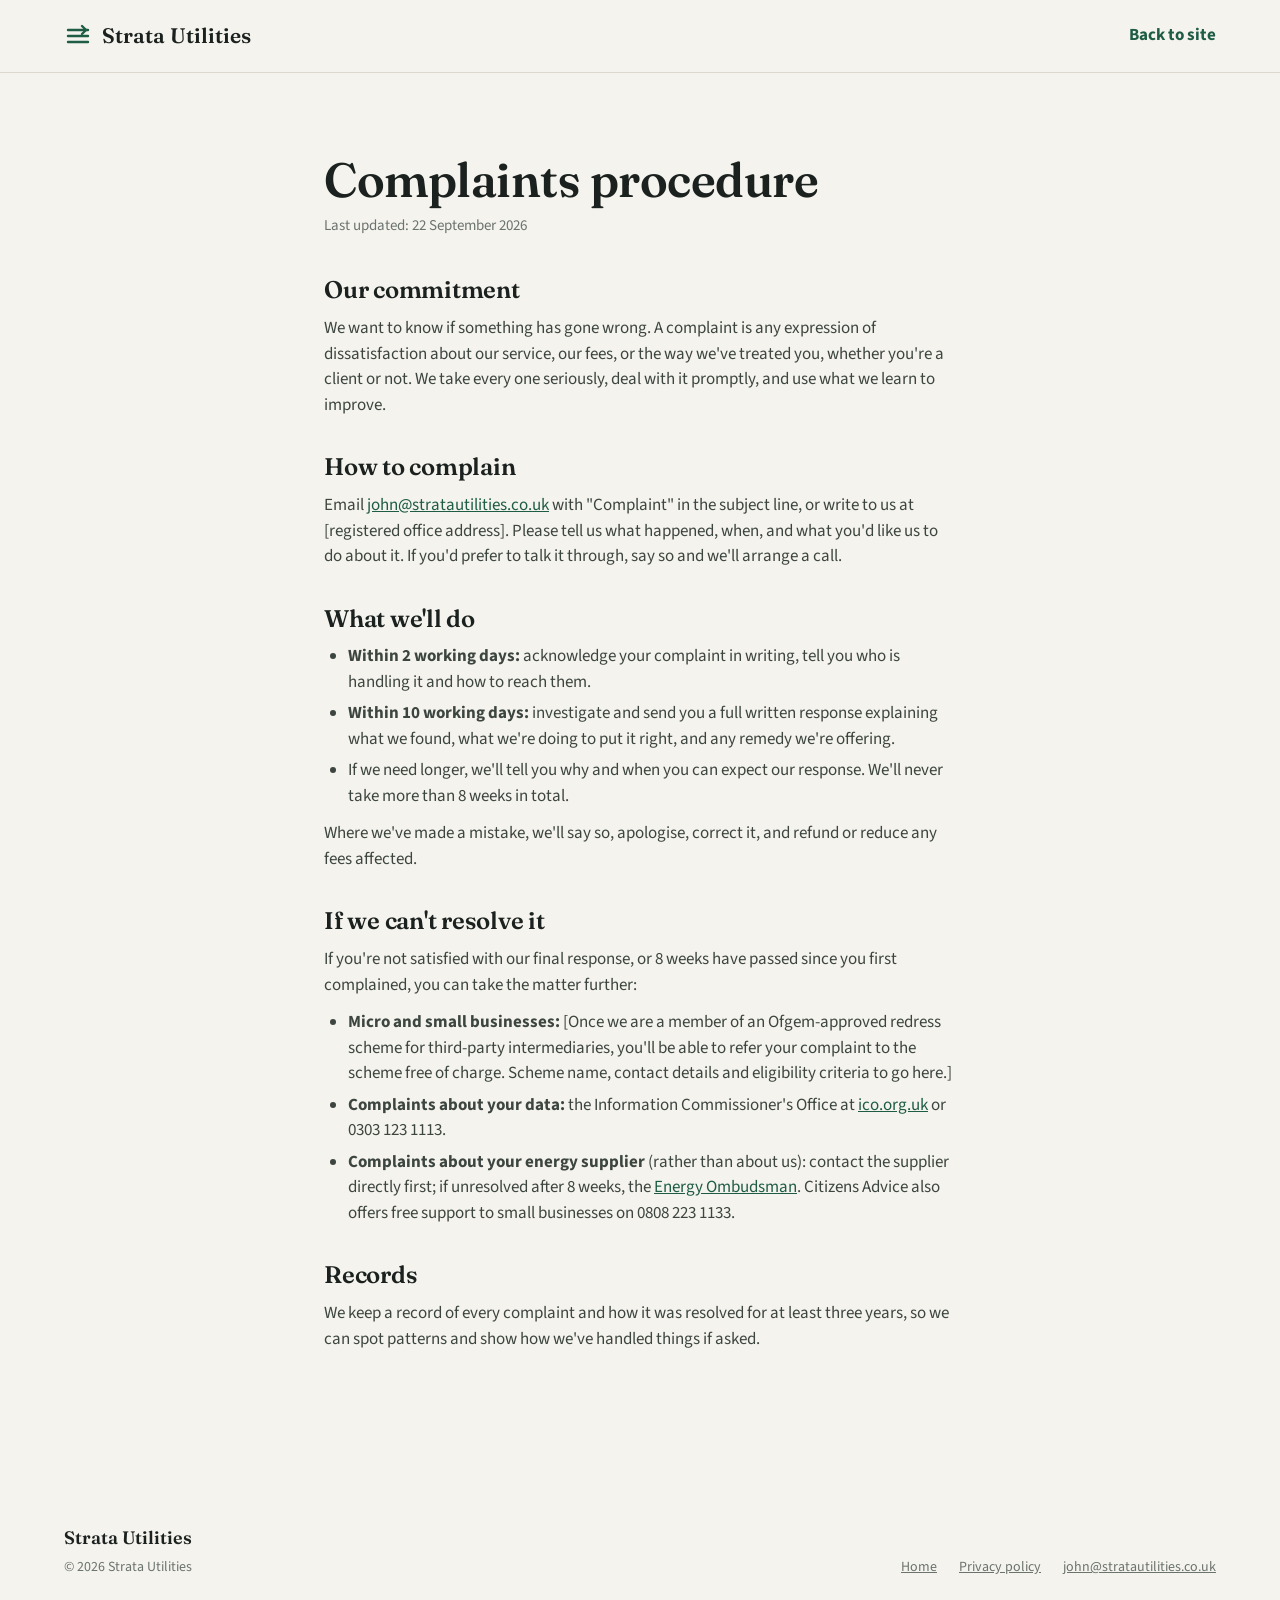
==== complaints.html @ 6ac18e2a "Redesign homepage, privacy page; add complaints page Applies the site redesign: new typography (Frau" ====
<!doctype html>
<html lang="en-GB">
<head>
<meta charset="utf-8">
<meta name="viewport" content="width=device-width, initial-scale=1">
<title>Complaints procedure | Strata Utilities</title>
<meta name="description" content="How to raise a complaint with Strata Utilities, what we'll do about it, and where to go if you're not satisfied.">
<link rel="canonical" href="https://stratautilities.co.uk/complaints.html">
<link rel="icon" type="image/svg+xml" href="favicon.svg">
<meta name="theme-color" content="#1E5C45">
<link rel="preconnect" href="https://fonts.googleapis.com">
<link rel="preconnect" href="https://fonts.gstatic.com" crossorigin>
<link href="https://fonts.googleapis.com/css2?family=Fraunces:opsz,wght@9..144,500;9..144,600&family=Source+Sans+3:wght@400;600;700&display=swap" rel="stylesheet">
<link rel="stylesheet" href="styles.css">
<script defer src="https://cloud.umami.is/script.js" data-website-id="6cf53810-67fc-4087-b2c0-9109fc7898da"></script>
</head>
<!--
    COMPLAINTS PROCEDURE - a starting point, not legal advice.
    Update the "If we can't resolve it" section once you have joined a redress scheme
    (e.g. the Energy Ombudsman's scheme for third-party intermediaries) and fill in the
    placeholders in [square brackets].
-->
<body>

<header class="nav nav--slim">
  <div class="wrap nav__in">
    <a class="brand" href="index.html" aria-label="Strata Utilities home">
      <svg width="28" height="28" viewBox="0 0 28 28" fill="none" stroke="#1E5C45" stroke-width="2.4" stroke-linecap="round" aria-hidden="true"><path d="M4 8h20"/><path d="M4 14h20"/><path d="M4 20h20"/><path d="M18 4l4 4-4 4"/></svg>
      Strata Utilities
    </a>
    <a class="link-arrow" href="index.html">Back to site</a>
  </div>
</header>

<main class="page">
  <h1>Complaints procedure</h1>
  <p class="page__date">Last updated: 22 September 2026</p>

  <section>
    <h2>Our commitment</h2>
    <p>We want to know if something has gone wrong. A complaint is any expression of dissatisfaction about our service, our fees, or the way we've treated you, whether you're a client or not. We take every one seriously, deal with it promptly, and use what we learn to improve.</p>
  </section>

  <section>
    <h2>How to complain</h2>
    <p>Email <a href="mailto:john@stratautilities.co.uk">john@stratautilities.co.uk</a> with "Complaint" in the subject line, or write to us at [registered office address]. Please tell us what happened, when, and what you'd like us to do about it. If you'd prefer to talk it through, say so and we'll arrange a call.</p>
  </section>

  <section>
    <h2>What we'll do</h2>
    <ul>
      <li><strong>Within 2 working days:</strong> acknowledge your complaint in writing, tell you who is handling it and how to reach them.</li>
      <li><strong>Within 10 working days:</strong> investigate and send you a full written response explaining what we found, what we're doing to put it right, and any remedy we're offering.</li>
      <li>If we need longer, we'll tell you why and when you can expect our response. We'll never take more than 8 weeks in total.</li>
    </ul>
    <p>Where we've made a mistake, we'll say so, apologise, correct it, and refund or reduce any fees affected.</p>
  </section>

  <section>
    <h2>If we can't resolve it</h2>
    <p>If you're not satisfied with our final response, or 8 weeks have passed since you first complained, you can take the matter further:</p>
    <ul>
      <li><strong>Micro and small businesses:</strong> [Once we are a member of an Ofgem-approved redress scheme for third-party intermediaries, you'll be able to refer your complaint to the scheme free of charge. Scheme name, contact details and eligibility criteria to go here.]</li>
      <li><strong>Complaints about your data:</strong> the Information Commissioner's Office at <a href="https://ico.org.uk/make-a-complaint/" rel="noopener">ico.org.uk</a> or 0303 123 1113.</li>
      <li><strong>Complaints about your energy supplier</strong> (rather than about us): contact the supplier directly first; if unresolved after 8 weeks, the <a href="https://www.energyombudsman.org/" rel="noopener">Energy Ombudsman</a>. Citizens Advice also offers free support to small businesses on 0808 223 1133.</li>
    </ul>
  </section>

  <section>
    <h2>Records</h2>
    <p>We keep a record of every complaint and how it was resolved for at least three years, so we can spot patterns and show how we've handled things if asked.</p>
  </section>
</main>

<footer class="wrap footer">
  <div class="footer__brand">
    <b>Strata Utilities</b>
    <span>© 2026 Strata Utilities</span>
  </div>
  <div class="footer__links">
    <a href="index.html">Home</a>
    <a href="privacy.html">Privacy policy</a>
    <a href="mailto:john@stratautilities.co.uk">john@stratautilities.co.uk</a>
  </div>
</footer>
</body>
</html>
---- styles.css ----
/* Strata Utilities site styles. Plain CSS, no build step: edit this file directly. */
:root{
  --bg:#F5F3EE; --bg-2:#ECE8E0; --surface:#FFFFFF; --line:#DDD8CF; --line-2:#B9B3A8;
  --ink:#1B211E; --ink-2:#3C453F; --muted:#6B736E;
  --green:#1E5C45; --green-dark:#143F2F; --green-light:#7FC8A5; --green-pale:#D6EBDF; --green-tint:#BFE0CF;
  --red:#B4443A; --dark:#1B211E; --dark-line:#3A443E; --dark-text:#C9CFCA;
  --serif:'Fraunces',Georgia,'Times New Roman',serif;
  --sans:'Source Sans 3',system-ui,-apple-system,'Segoe UI',sans-serif;
  --gutter:clamp(20px,5vw,72px);
}
*{box-sizing:border-box}
html{scroll-behavior:smooth}
body{margin:0;background:var(--bg);color:var(--ink);font-family:var(--sans);font-size:17px;line-height:1.5;-webkit-font-smoothing:antialiased}
h1,h2,h3{font-family:var(--serif);font-weight:600;letter-spacing:-0.01em;margin:0;line-height:1.12}
p{margin:0}
a{color:var(--green)}a:hover{color:var(--green-dark)}
img,svg{display:block}
.wrap{padding-left:var(--gutter);padding-right:var(--gutter);max-width:1280px;margin:0 auto}
.eyebrow{font-size:14px;font-weight:700;letter-spacing:.08em;text-transform:uppercase;color:var(--green)}
.eyebrow--muted{color:var(--muted)}
.lede{font-size:clamp(17px,1.5vw,19px);color:var(--ink-2)}
.btn{display:inline-flex;align-items:center;gap:8px;text-decoration:none;font-weight:700;font-size:17px;padding:14px 24px;border-radius:8px;min-height:48px;border:1.5px solid transparent;cursor:pointer;font-family:inherit}
.btn--primary{background:var(--green);color:#fff}.btn--primary:hover{background:var(--green-dark);color:#fff}
.btn--ghost{background:transparent;color:var(--ink);border-color:var(--line-2)}.btn--ghost:hover{border-color:var(--ink);color:var(--ink)}
.link-arrow{display:inline-flex;align-items:center;gap:8px;font-weight:700;font-size:17px;text-decoration:none}
.link-arrow svg{transition:transform .15s}.link-arrow:hover svg{transform:translateX(3px)}
.icon{flex-shrink:0}
.card{background:var(--surface);border:1px solid var(--line);border-radius:16px;padding:28px}
.check-row{display:flex;gap:12px;align-items:flex-start}
.sr-only{position:absolute;width:1px;height:1px;overflow:hidden;clip:rect(0 0 0 0);white-space:nowrap}

/* NAV */
.nav{border-bottom:1px solid var(--line);background:var(--bg);position:sticky;top:0;z-index:10}
.nav__in{display:flex;align-items:center;justify-content:space-between;height:72px}
.brand{display:flex;align-items:center;gap:10px;text-decoration:none;color:var(--ink);font-family:var(--serif);font-weight:600;font-size:21px}
.nav__links{display:flex;align-items:center;gap:28px;font-weight:600;font-size:16px}
.nav__links a{text-decoration:none;color:var(--ink)}
.nav__links a:hover{color:var(--green)}
.nav__links .btn{padding:10px 18px;min-height:44px;font-size:16px}
.nav__toggle{display:none;background:none;border:1px solid var(--line-2);border-radius:8px;width:44px;height:44px;align-items:center;justify-content:center;cursor:pointer}
@media(max-width:900px){
  .nav__toggle{display:inline-flex}
  .nav__links{display:none;position:absolute;left:0;right:0;top:72px;flex-direction:column;align-items:stretch;gap:0;background:var(--bg);border-bottom:1px solid var(--line);padding:8px var(--gutter) 16px}
  .nav__links a{padding:14px 0;border-top:1px solid var(--line)}
  .nav__links .btn{margin-top:12px;justify-content:center}
  .nav.is-open .nav__links{display:flex}
}

/* HERO */
.hero{padding-top:clamp(56px,8vw,96px);padding-bottom:clamp(48px,6vw,80px);display:grid;grid-template-columns:7fr 5fr;gap:48px;align-items:center}
.hero__copy{display:flex;flex-direction:column;gap:24px}
.hero h1{font-size:clamp(38px,5vw,62px);line-height:1.05}
.hero .lede{font-size:clamp(18px,1.7vw,21px);max-width:600px}
.hero__cta{display:flex;flex-wrap:wrap;gap:14px;padding-top:4px}
.hero__proof{display:flex;flex-direction:column;gap:14px}
.hero__proof .check-row{gap:14px}
@media(max-width:900px){.hero{grid-template-columns:1fr;gap:32px}}

/* CONTRAST */
.contrast{padding-bottom:clamp(64px,8vw,96px);display:flex;flex-direction:column;gap:32px}
.contrast__head{max-width:720px;display:flex;flex-direction:column;gap:12px}
.contrast h2,.section h2{font-size:clamp(30px,3.4vw,40px)}
.contrast__grid{display:grid;grid-template-columns:1fr 1fr;gap:24px}
.contrast__col{display:flex;flex-direction:column;gap:16px;padding:32px;border-radius:16px;background:var(--bg-2)}
.contrast__col--us{background:var(--green);color:#fff}
.contrast__col--us .eyebrow{color:var(--green-tint)}
@media(max-width:760px){.contrast__grid{grid-template-columns:1fr}}

/* GENERIC SECTION */
.section{padding:clamp(64px,8vw,88px) 0}
.section--white{background:var(--surface);border-top:1px solid var(--line);border-bottom:1px solid var(--line)}
.section--dark{background:var(--dark);color:var(--bg)}
.section--dark .lede{color:var(--dark-text)}
.split{display:grid;grid-template-columns:1fr 1fr;gap:clamp(32px,5vw,72px);align-items:start}
.split__copy{display:flex;flex-direction:column;gap:20px}
.split__copy h2{font-size:clamp(32px,3.6vw,44px)}
.feature-list{display:flex;flex-direction:column;gap:16px}
.feature{display:flex;gap:16px;align-items:flex-start;padding:20px;border:1px solid var(--line);border-radius:12px}
.feature strong{display:block;font-size:18px;margin-bottom:4px}
.feature p{font-size:16px;color:var(--ink-2)}
.steps{display:flex;flex-direction:column;gap:14px;padding-top:8px}
.step{display:flex;gap:14px;align-items:flex-start;font-size:16px}
.step__n{flex-shrink:0;width:30px;height:30px;border-radius:50%;background:var(--green);color:#fff;font-weight:700;font-size:15px;display:flex;align-items:center;justify-content:center}
@media(max-width:860px){.split{grid-template-columns:1fr}.split--flip .split__aside{order:2}}

/* HOW */
.how__grid{display:grid;grid-template-columns:repeat(4,1fr);gap:20px;margin-top:40px}
.how__step{display:flex;flex-direction:column;gap:12px;padding:28px;border:1px solid var(--dark-line);border-radius:14px}
.how__step .n{font-family:var(--serif);font-size:40px;font-weight:600;color:var(--green-light);line-height:1}
.how__step strong{font-size:19px}
.how__step p{font-size:16px;color:var(--dark-text)}
@media(max-width:1000px){.how__grid{grid-template-columns:repeat(2,1fr)}}
@media(max-width:560px){.how__grid{grid-template-columns:1fr}}

/* SECTORS */
.sectors__grid{display:grid;grid-template-columns:repeat(3,1fr);gap:24px;margin-top:40px}
.sector{display:flex;flex-direction:column;gap:14px}
.sector h3{font-size:24px}
.sector p{font-size:16px;color:var(--ink-2)}
.sector__tags{display:flex;flex-direction:column;gap:6px;padding-top:4px;font-size:15px;color:var(--green);font-weight:600}
@media(max-width:900px){.sectors__grid{grid-template-columns:1fr}}

/* ABOUT */
.founder{display:flex;gap:20px;align-items:flex-start;padding-top:8px}
.founder__photo{width:88px;height:88px;border-radius:50%;background:var(--bg-2);flex-shrink:0;object-fit:cover;display:flex;align-items:center;justify-content:center;font-size:12px;color:var(--muted);text-align:center}
.founder strong{font-size:19px;display:block;margin-bottom:6px}
.loa{background:var(--bg);border-radius:16px;padding:32px;display:flex;flex-direction:column;gap:14px}
.loa p{font-size:16px}
.badges{display:flex;flex-wrap:wrap;gap:12px;padding-top:14px;border-top:1px solid var(--line);margin-top:6px}
.badge{font-size:13px;padding:8px 12px;border:1px dashed var(--line-2);border-radius:6px;color:var(--muted)}

/* EXAMPLE */
.example__stats{display:grid;grid-template-columns:repeat(3,1fr);gap:16px}
.stat{display:flex;flex-direction:column;gap:4px}
.stat span{font-size:13px;font-weight:700;letter-spacing:.06em;text-transform:uppercase;color:var(--muted)}
.stat b{font-family:var(--serif);font-size:clamp(24px,2.4vw,30px);font-weight:600}
.example__note{font-size:15px;color:var(--muted)}
@media(max-width:600px){.example__stats{grid-template-columns:1fr}}

/* FAQ */
.faq{display:grid;grid-template-columns:1fr 2fr;gap:clamp(32px,5vw,72px);padding-bottom:clamp(64px,8vw,96px)}
.faq__list{display:flex;flex-direction:column;border-bottom:1px solid var(--line)}
.faq details{border-top:1px solid var(--line)}
.faq summary{list-style:none;cursor:pointer;padding:20px 0;font-size:19px;font-weight:700;display:flex;justify-content:space-between;align-items:center;gap:16px}
.faq summary::-webkit-details-marker{display:none}
.faq summary::after{content:"+";font-size:26px;font-weight:400;color:var(--green);line-height:1}
.faq details[open] summary::after{content:"–"}
.faq details p{padding:0 0 22px;color:var(--ink-2)}
@media(max-width:800px){.faq{grid-template-columns:1fr;gap:20px}}

/* CTA */
.cta{background:var(--green);color:#fff;border-radius:20px;padding:clamp(32px,5vw,64px);display:grid;grid-template-columns:1fr 1fr;gap:40px;align-items:center}
.cta h2{font-size:clamp(28px,3.4vw,40px)}
.cta p{color:var(--green-pale);font-size:18px;margin-top:12px}
.form{display:flex;flex-direction:column;gap:10px}
.form label{font-size:14px;font-weight:700}
.form input{height:48px;padding:0 14px;border:1px solid var(--green-light);border-radius:8px;font:inherit;font-size:16px;background:#fff;color:var(--ink);width:100%}
.form input[type=file]{padding:10px 14px;border-style:dashed}
.form .btn{margin-top:6px;background:var(--bg);color:var(--green);justify-content:center}
.form .btn:hover{background:#fff;color:var(--green-dark)}
.form small{font-size:13px;color:var(--green-pale)}
.form .hp{position:absolute;left:-9999px}
@media(max-width:800px){.cta{grid-template-columns:1fr}}

/* FOOTER */
.footer{padding-top:56px;padding-bottom:40px;display:flex;justify-content:space-between;align-items:flex-end;gap:24px;flex-wrap:wrap;font-size:14px;color:var(--muted)}
.footer__brand{display:flex;flex-direction:column;gap:6px}
.footer__brand b{font-family:var(--serif);font-weight:600;font-size:18px;color:var(--ink)}
.footer__links{display:flex;gap:22px;flex-wrap:wrap}
.footer__links a{color:var(--muted)}

/* POLICY PAGES (privacy, complaints) */
.page{max-width:760px;margin:0 auto;padding:clamp(48px,7vw,80px) var(--gutter)}
.page h1{font-size:clamp(34px,4.4vw,48px);margin-bottom:8px}
.page__date{font-size:15px;color:var(--muted);margin-bottom:40px}
.page section{display:flex;flex-direction:column;gap:12px;margin-bottom:36px;color:var(--ink-2)}
.page h2{font-size:24px;color:var(--ink)}
.page ul{margin:0;padding-left:24px;display:flex;flex-direction:column;gap:6px}
.page a{text-decoration:underline}
.nav--slim .nav__links{gap:0}
.form__error{font-size:14px;background:#fff;color:var(--red);border:1px solid var(--red);border-radius:8px;padding:10px 12px}
.form__success{display:flex;flex-direction:column;gap:8px;font-size:17px}
.form__success strong{font-size:20px}
[hidden]{display:none !important}
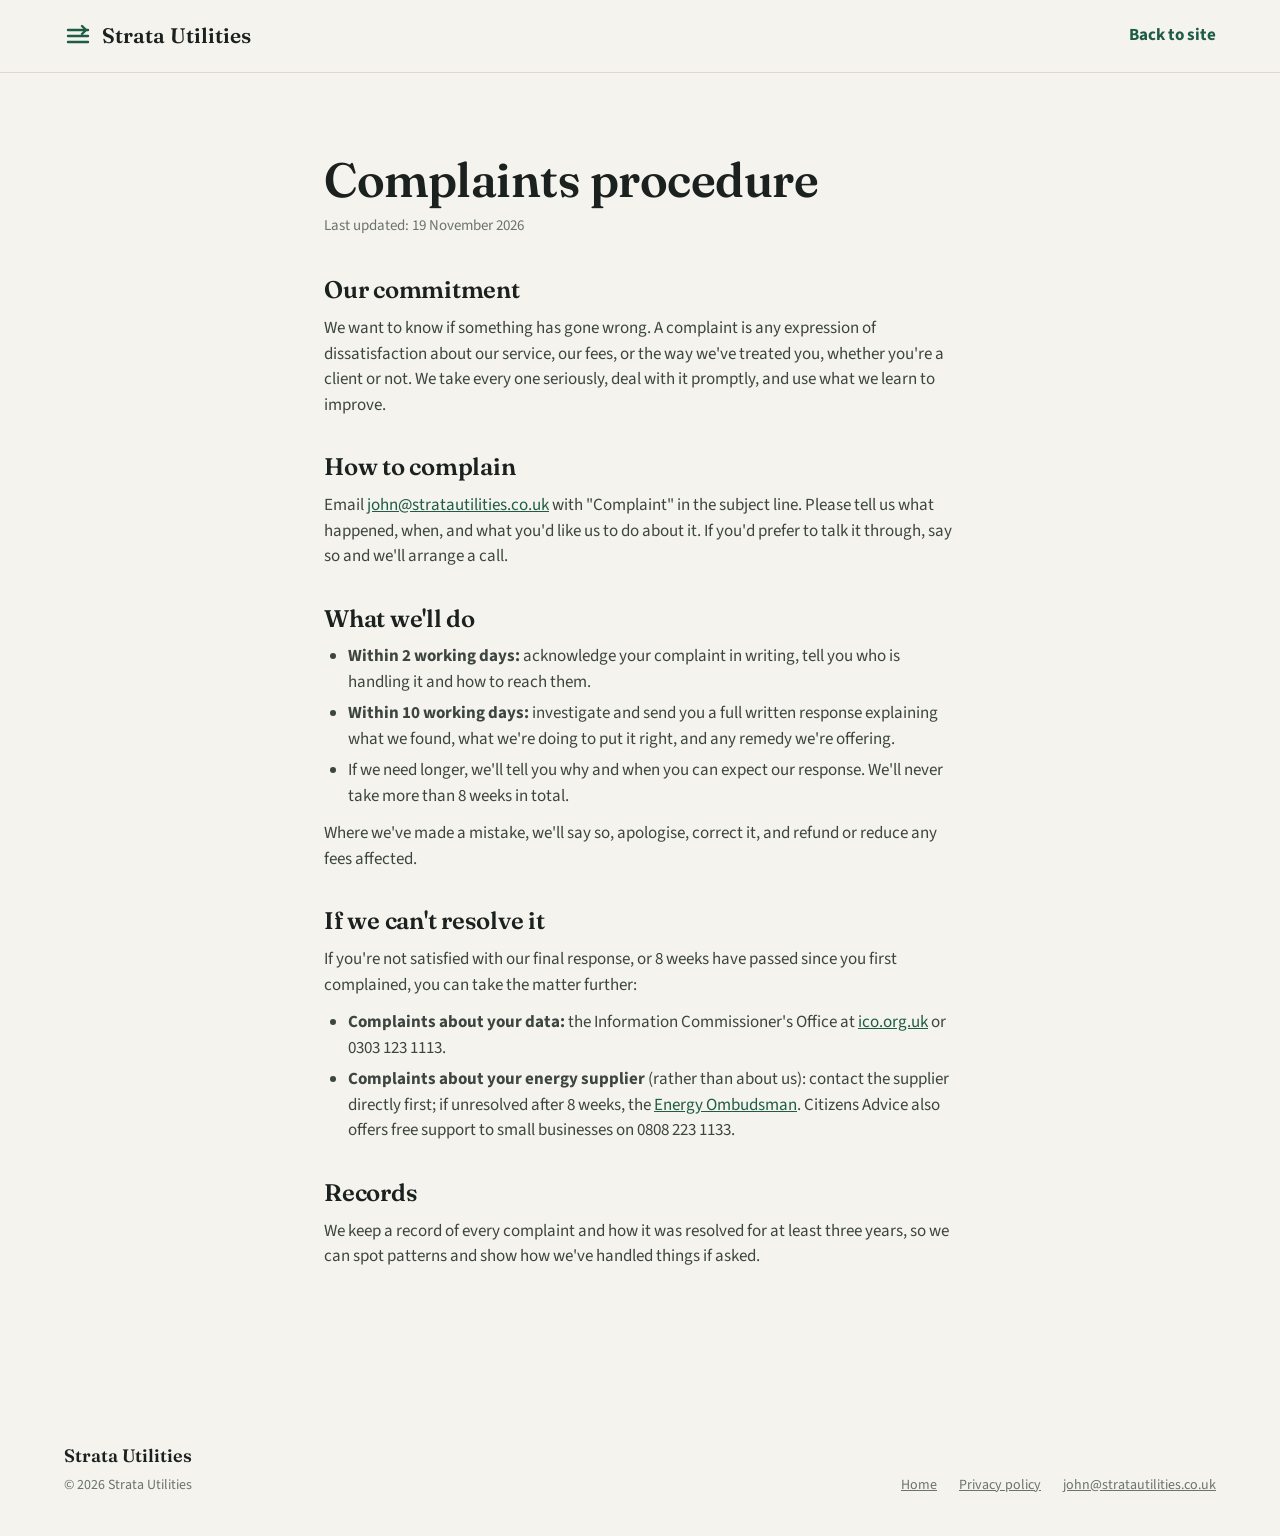
==== commit 92737de5: "Trim public pages to match the holding page The live site is a holding page, but the policy pages st" ====
--- a/complaints.html
+++ b/complaints.html
@@ -14,12 +14,6 @@
 <link rel="stylesheet" href="styles.css">
 <script defer src="https://cloud.umami.is/script.js" data-website-id="6cf53810-67fc-4087-b2c0-9109fc7898da"></script>
 </head>
-<!--
-    COMPLAINTS PROCEDURE - a starting point, not legal advice.
-    Update the "If we can't resolve it" section once you have joined a redress scheme
-    (e.g. the Energy Ombudsman's scheme for third-party intermediaries) and fill in the
-    placeholders in [square brackets].
--->
 <body>
 
 <header class="nav nav--slim">
@@ -34,7 +28,7 @@
 
 <main class="page">
   <h1>Complaints procedure</h1>
-  <p class="page__date">Last updated: 22 September 2026</p>
+  <p class="page__date">Last updated: 19 November 2026</p>
 
   <section>
     <h2>Our commitment</h2>
@@ -43,7 +37,7 @@
 
   <section>
     <h2>How to complain</h2>
-    <p>Email <a href="mailto:john@stratautilities.co.uk">john@stratautilities.co.uk</a> with "Complaint" in the subject line, or write to us at [registered office address]. Please tell us what happened, when, and what you'd like us to do about it. If you'd prefer to talk it through, say so and we'll arrange a call.</p>
+    <p>Email <a href="mailto:john@stratautilities.co.uk">john@stratautilities.co.uk</a> with "Complaint" in the subject line. Please tell us what happened, when, and what you'd like us to do about it. If you'd prefer to talk it through, say so and we'll arrange a call.</p>
   </section>
 
   <section>
@@ -60,7 +54,6 @@
     <h2>If we can't resolve it</h2>
     <p>If you're not satisfied with our final response, or 8 weeks have passed since you first complained, you can take the matter further:</p>
     <ul>
-      <li><strong>Micro and small businesses:</strong> [Once we are a member of an Ofgem-approved redress scheme for third-party intermediaries, you'll be able to refer your complaint to the scheme free of charge. Scheme name, contact details and eligibility criteria to go here.]</li>
       <li><strong>Complaints about your data:</strong> the Information Commissioner's Office at <a href="https://ico.org.uk/make-a-complaint/" rel="noopener">ico.org.uk</a> or 0303 123 1113.</li>
       <li><strong>Complaints about your energy supplier</strong> (rather than about us): contact the supplier directly first; if unresolved after 8 weeks, the <a href="https://www.energyombudsman.org/" rel="noopener">Energy Ombudsman</a>. Citizens Advice also offers free support to small businesses on 0808 223 1133.</li>
     </ul>
--- a/styles.css
+++ b/styles.css
@@ -162,3 +162,32 @@
 .form__success{display:flex;flex-direction:column;gap:8px;font-size:17px}
 .form__success strong{font-size:20px}
 [hidden]{display:none !important}
+
+/* CHAT WIDGET */
+.chat{position:fixed;right:clamp(16px,3vw,28px);bottom:clamp(16px,3vw,28px);z-index:40}
+.chat__toggle{width:60px;height:60px;border-radius:50%;border:none;background:var(--green);color:#fff;display:flex;align-items:center;justify-content:center;cursor:pointer;box-shadow:0 6px 24px rgba(27,33,30,.28);transition:background .15s,transform .15s}
+.chat__toggle:hover{background:var(--green-dark);transform:translateY(-2px)}
+.chat__window{position:absolute;right:0;bottom:74px;width:min(380px,calc(100vw - 32px));background:var(--surface);border:1px solid var(--line);border-radius:16px;box-shadow:0 18px 48px rgba(27,33,30,.22);overflow:hidden;display:flex;flex-direction:column}
+.chat__head{background:var(--dark);color:#fff;padding:14px 16px;display:flex;align-items:center;gap:10px}
+.chat__dot{width:9px;height:9px;border-radius:50%;background:var(--green-light);flex-shrink:0}
+.chat__title{display:flex;flex-direction:column;flex:1;min-width:0}
+.chat__title strong{font-size:15px}
+.chat__title span{font-size:13px;color:var(--dark-text)}
+.chat__close{background:none;border:none;color:var(--dark-text);font-size:15px;line-height:1;padding:4px;cursor:pointer;font-family:inherit}
+.chat__close:hover{color:#fff}
+.chat__log{background:var(--bg);padding:16px;display:flex;flex-direction:column;gap:10px;height:320px;max-height:60vh;overflow-y:auto;font-size:15px}
+.chat__msg{max-width:85%;padding:10px 13px;border-radius:12px;white-space:pre-line}
+.chat__msg--bot{background:var(--surface);border:1px solid var(--line);color:var(--ink-2);align-self:flex-start}
+.chat__msg--user{background:var(--green);color:#fff;align-self:flex-end}
+.chat__msg--pending{color:var(--muted);font-style:italic}
+.chat__suggestions{display:flex;flex-wrap:wrap;gap:8px}
+.chat__suggestions button{background:var(--surface);border:1px solid var(--line);color:var(--ink-2);border-radius:999px;padding:7px 13px;font:inherit;font-size:14px;text-align:left;cursor:pointer}
+.chat__suggestions button:hover{border-color:var(--green);color:var(--green)}
+.chat__entry{display:flex;gap:8px;padding:12px;border-top:1px solid var(--line);background:var(--surface)}
+.chat__entry input{flex:1;min-width:0;height:44px;padding:0 12px;border:1px solid var(--line-2);border-radius:8px;font:inherit;font-size:16px;background:#fff;color:var(--ink)}
+.chat__entry input:focus{outline:none;border-color:var(--green)}
+.chat__entry .btn{padding:10px 16px;min-height:44px;font-size:15px}
+.chat__entry .btn:disabled{opacity:.55;cursor:wait}
+.chat__note{background:var(--surface);padding:0 12px 12px;font-size:12px;line-height:1.4;color:var(--muted)}
+.chat__note a{color:var(--muted);text-decoration:underline}
+@media(max-width:480px){.chat__log{height:min(56vh,320px)}}
